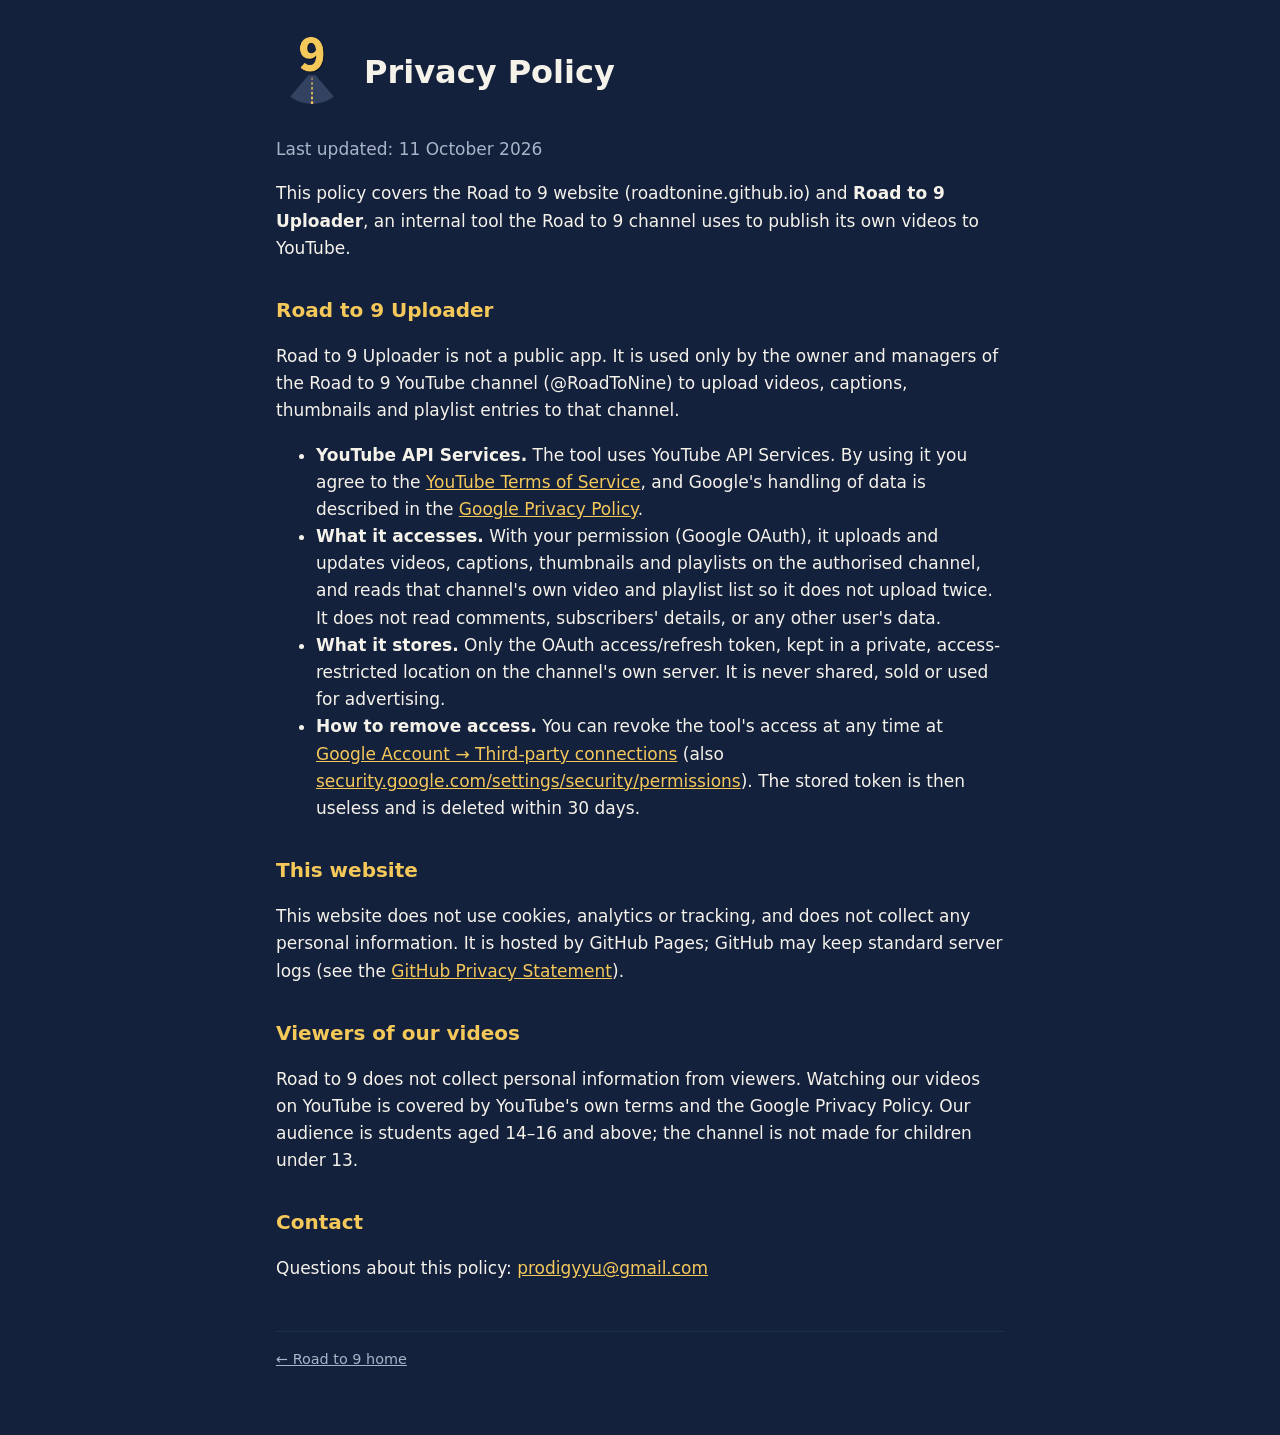
==== privacy.html @ ebc5cc6c "Road to 9 website: home + privacy policy Co-Authored-By: Claude Opus 5.5 <noreply@anthropic.com> Cla" ====
<!doctype html>
<html lang="en">
<head>
<meta charset="utf-8">
<meta name="viewport" content="width=device-width, initial-scale=1">
<title>Privacy Policy – Road to 9</title>
<link rel="icon" href="favicon.png">
<link rel="stylesheet" href="style.css">
</head>
<body>
<main>
<header>
  <a href="index.html"><img src="logo.png" alt="Road to 9 logo"></a>
  <h1>Privacy Policy</h1>
</header>
<p class="muted">Last updated: 11 October 2026</p>

<p>This policy covers the Road to 9 website (roadtonine.github.io) and <strong>Road to 9 Uploader</strong>,
an internal tool the Road to 9 channel uses to publish its own videos to YouTube.</p>

<h2>Road to 9 Uploader</h2>
<p>Road to 9 Uploader is not a public app. It is used only by the owner and managers of the Road to 9 YouTube channel
(@RoadToNine) to upload videos, captions, thumbnails and playlist entries to that channel.</p>
<ul>
  <li><strong>YouTube API Services.</strong> The tool uses YouTube API Services. By using it you agree to the
    <a href="https://www.youtube.com/t/terms">YouTube Terms of Service</a>, and Google's handling of data is described in the
    <a href="https://policies.google.com/privacy">Google Privacy Policy</a>.</li>
  <li><strong>What it accesses.</strong> With your permission (Google OAuth), it uploads and updates videos, captions,
    thumbnails and playlists on the authorised channel, and reads that channel's own video and playlist list so it
    does not upload twice. It does not read comments, subscribers' details, or any other user's data.</li>
  <li><strong>What it stores.</strong> Only the OAuth access/refresh token, kept in a private, access-restricted
    location on the channel's own server. It is never shared, sold or used for advertising.</li>
  <li><strong>How to remove access.</strong> You can revoke the tool's access at any time at
    <a href="https://myaccount.google.com/permissions">Google Account → Third-party connections</a>
    (also <a href="https://security.google.com/settings/security/permissions">security.google.com/settings/security/permissions</a>).
    The stored token is then useless and is deleted within 30 days.</li>
</ul>

<h2>This website</h2>
<p>This website does not use cookies, analytics or tracking, and does not collect any personal information.
It is hosted by GitHub Pages; GitHub may keep standard server logs (see the
<a href="https://docs.github.com/en/site-policy/privacy-policies/github-general-privacy-statement">GitHub Privacy Statement</a>).</p>

<h2>Viewers of our videos</h2>
<p>Road to 9 does not collect personal information from viewers. Watching our videos on YouTube is covered by
YouTube's own terms and the Google Privacy Policy. Our audience is students aged 14–16 and above; the channel
is not made for children under 13.</p>

<h2>Contact</h2>
<p>Questions about this policy: <a href="mailto:prodigyyu@gmail.com">prodigyyu@gmail.com</a></p>

<footer><a href="index.html">← Road to 9 home</a></footer>
</main>
</body>
</html>
---- style.css ----
:root { --bg: #14213d; --panel: #1e2f54; --ink: #f5f2ea; --muted: #aab4c8; --gold: #f5c85a; }
* { box-sizing: border-box; }
body { margin: 0; background: var(--bg); color: var(--ink); font: 17px/1.6 system-ui, -apple-system, "Segoe UI", Roboto, sans-serif; }
main { max-width: 760px; margin: 0 auto; padding: 32px 16px 64px; }
header { display: flex; align-items: center; gap: 16px; margin-bottom: 24px; }
header img { width: 72px; height: 72px; border-radius: 50%; }
header a { color: var(--ink); text-decoration: none; }
h1 { font-size: 2rem; margin: 0; line-height: 1.2; }
h1 .nine, .gold { color: var(--gold); }
h2 { font-size: 1.25rem; margin: 32px 0 8px; color: var(--gold); }
p, li { color: var(--ink); }
.muted { color: var(--muted); }
.card { background: var(--panel); border-radius: 16px; padding: 20px 24px; margin: 20px 0; }
a { color: var(--gold); }
.btn { display: inline-block; background: var(--gold); color: var(--bg); font-weight: 700; padding: 10px 20px; border-radius: 999px; text-decoration: none; }
footer { margin-top: 48px; font-size: 0.9rem; color: var(--muted); border-top: 1px solid var(--panel); padding-top: 16px; }
footer a { color: var(--muted); }
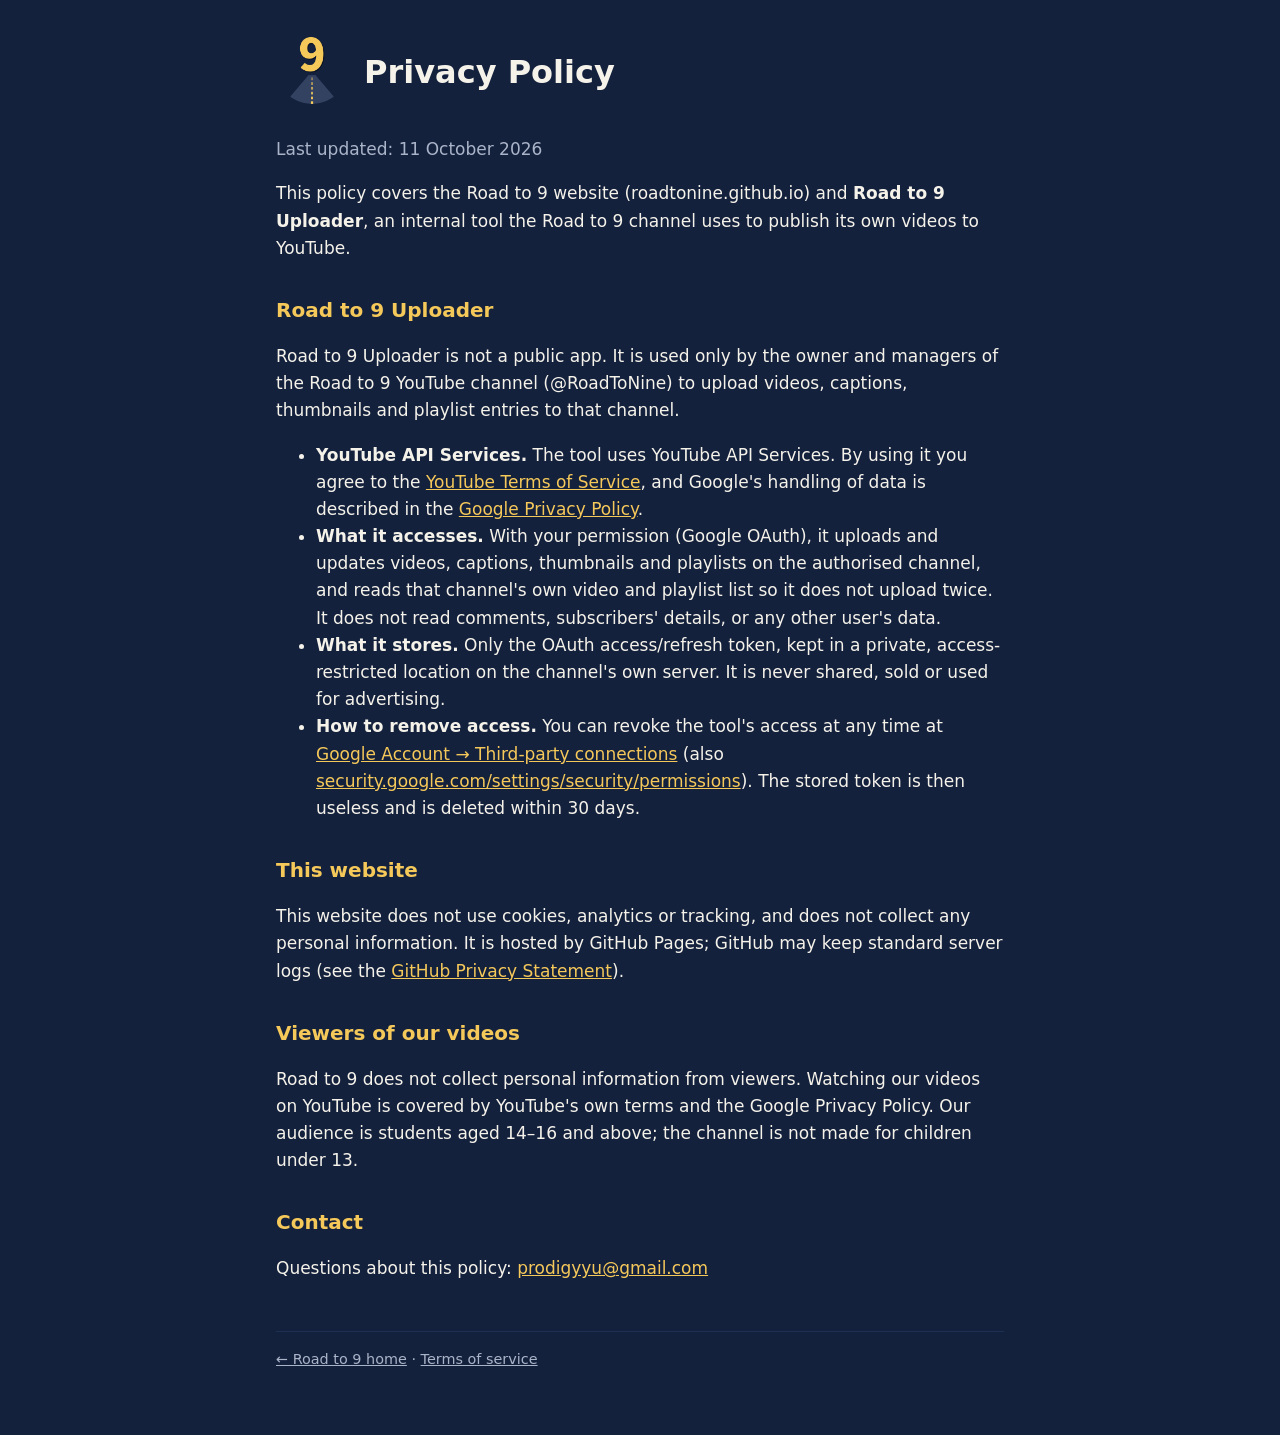
==== commit 48a3e6a3: "Add terms of service page Co-Authored-By: Claude Opus 5.5 <noreply@anthropic.com> Claude-Session: ht" ====
--- a/privacy.html
+++ b/privacy.html
@@ -49,7 +49,7 @@
 <h2>Contact</h2>
 <p>Questions about this policy: <a href="mailto:prodigyyu@gmail.com">prodigyyu@gmail.com</a></p>
 
-<footer><a href="index.html">← Road to 9 home</a></footer>
+<footer><a href="index.html">← Road to 9 home</a> · <a href="terms.html">Terms of service</a></footer>
 </main>
 </body>
 </html>
